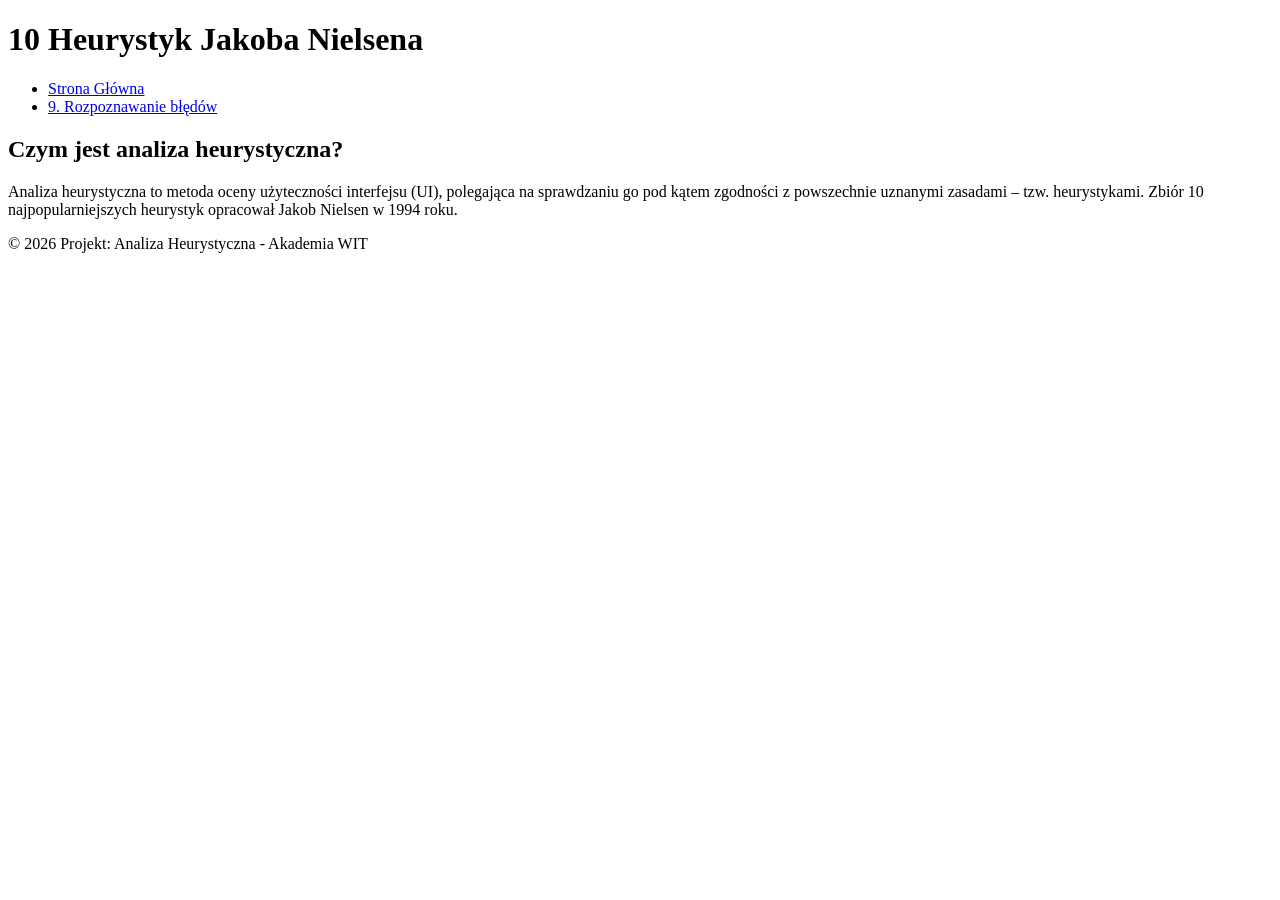
==== index.html @ 47ede909 "Rename index.HTML to index.html" ====
<!DOCTYPE html>
<html lang="pl">
<head>
    <meta charset="UTF-8">
    <meta name="viewport" content="width=device-width, initial-scale=1.0">
    <title>Mini-Wiki: Heurystyki Nielsena</title>
    <link rel="stylesheet" href="style.css">
</head>
<body>
    <header>
        <h1>10 Heurystyk Jakoba Nielsena</h1>
        <nav>
            <ul>
                <li><a href="index.html" class="active">Strona Główna</a></li>
                <li><a href="heurystyka9.html">9. Rozpoznawanie błędów</a></li>
            </ul>
        </nav>
    </header>

    <main>
        <section class="hero">
            <h2>Czym jest analiza heurystyczna?</h2>
            <p>Analiza heurystyczna to metoda oceny użyteczności interfejsu (UI), polegająca na sprawdzaniu go pod kątem zgodności z powszechnie uznanymi zasadami – tzw. heurystykami. Zbiór 10 najpopularniejszych heurystyk opracował Jakob Nielsen w 1994 roku.</p>
        </section>
    </main>

    <footer>
        <p>&copy; 2026 Projekt: Analiza Heurystyczna - Akademia WIT</p>
    </footer>

</body>
</html>
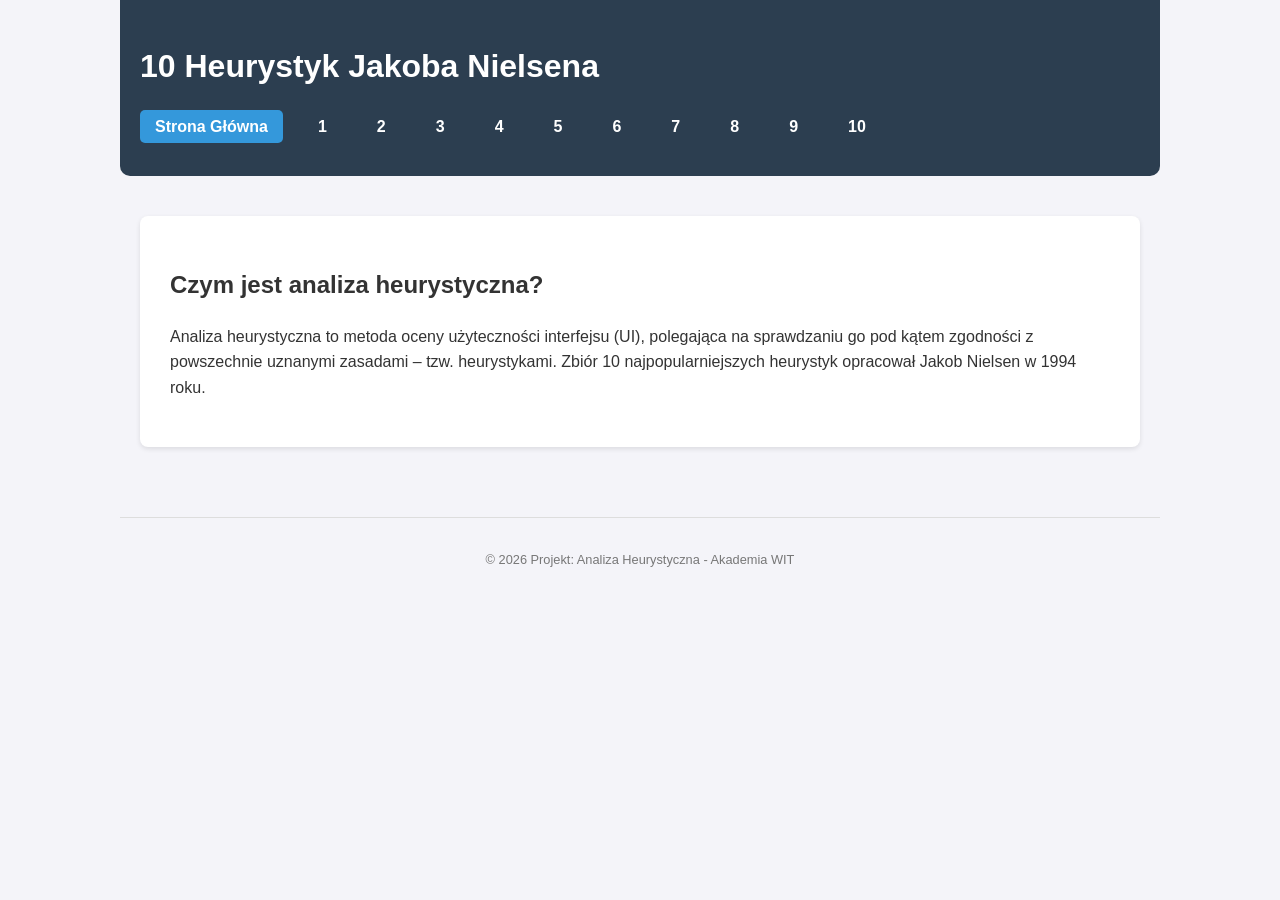
==== commit a9f2bbd5: "refactor the navigation bar" ====
--- a/index.html
+++ b/index.html
@@ -12,7 +12,16 @@
         <nav>
             <ul>
                 <li><a href="index.html" class="active">Strona Główna</a></li>
-                <li><a href="heurystyka9.html">9. Rozpoznawanie błędów</a></li>
+                <li><a href="heurystyka9.html">1</a></li>
+                <li><a href="heurystyka9.html">2</a></li>
+                <li><a href="heurystyka9.html">3</a></li>
+                <li><a href="heurystyka9.html">4</a></li>
+                <li><a href="heurystyka9.html">5</a></li>
+                <li><a href="heurystyka9.html">6</a></li>
+                <li><a href="heurystyka9.html">7</a></li>
+                <li><a href="heurystyka9.html">8</a></li>
+                <li><a href="heurystyka9.html">9</a></li>
+                <li><a href="heurystyka9.html">10</a></li>
             </ul>
         </nav>
     </header>
--- a/style.css
+++ b/style.css
@@ -0,0 +1,106 @@
+/* Baza i reset */
+html {
+    font-family: Arial, sans-serif;
+    line-height: 1.6;
+    color: #333;
+}
+
+body {
+    margin: 0;
+    padding: 0;
+    background-color: #f4f4f9;
+}
+
+/* Elastyczny kontener główny (max-width i margin auto - wymóg z instrukcji) */
+main, header, footer {
+    max-width: 1000px;
+    margin: 0 auto;
+    padding: 20px;
+}
+
+/* Stylizacja nawigacji */
+header {
+    background-color: #2c3e50;
+    color: white;
+    border-radius: 0 0 10px 10px;
+    margin-bottom: 20px;
+}
+
+nav ul {
+    list-style: none;
+    padding: 0;
+    display: flex;
+    gap: 20px;
+    flex-wrap: wrap;
+}
+
+nav a {
+    color: white;
+    text-decoration: none;
+    font-weight: bold;
+    padding: 8px 15px;
+    border-radius: 5px;
+    transition: background-color 0.3s;
+}
+
+/* Reakcja na najechanie i aktywny link */
+nav a:hover, nav a:focus, nav a.active {
+    background-color: #3498db;
+}
+
+/* Sekcje i klocki z heurystykami */
+.hero, .heuristic-block {
+    background: white;
+    padding: 30px;
+    border-radius: 8px;
+    box-shadow: 0 2px 5px rgba(0,0,0,0.1);
+}
+
+.translations {
+    background-color: #e8f4f8;
+    padding: 15px;
+    border-left: 4px solid #3498db;
+    margin-bottom: 30px;
+}
+
+/* Siatka dla przykładów (RWD) */
+.examples-grid {
+    display: flex;
+    flex-wrap: wrap;
+    gap: 20px;
+}
+
+.example {
+    flex: 1;
+    min-width: 300px; 
+    background: #fdfdfd;
+    padding: 15px;
+    border: 1px solid #ddd;
+    border-radius: 5px;
+}
+
+.example img {
+    width: 100%;
+    height: 350px; /* Wymuszamy równą wysokość dla obu klocków */
+    object-fit: contain; /* Skaluje obrazek tak, by w całości zmieścił się w ramce */
+    background-color: #ebebeb; /* Dodaje fajne, delikatne tło w miejscach, gdzie obrazek nie wypełnia ramki */
+    border: 1px solid #ccc;
+    border-radius: 5px;
+    display: block;
+    margin-bottom: 15px;
+
+}
+
+.description {
+    font-size: 0.9em;
+    color: #555;
+}
+
+footer {
+    text-align: center;
+    margin-top: 50px;
+    font-size: 0.8em;
+    color: #777;
+    border-top: 1px solid #ddd;
+    padding-top: 20px;
+}
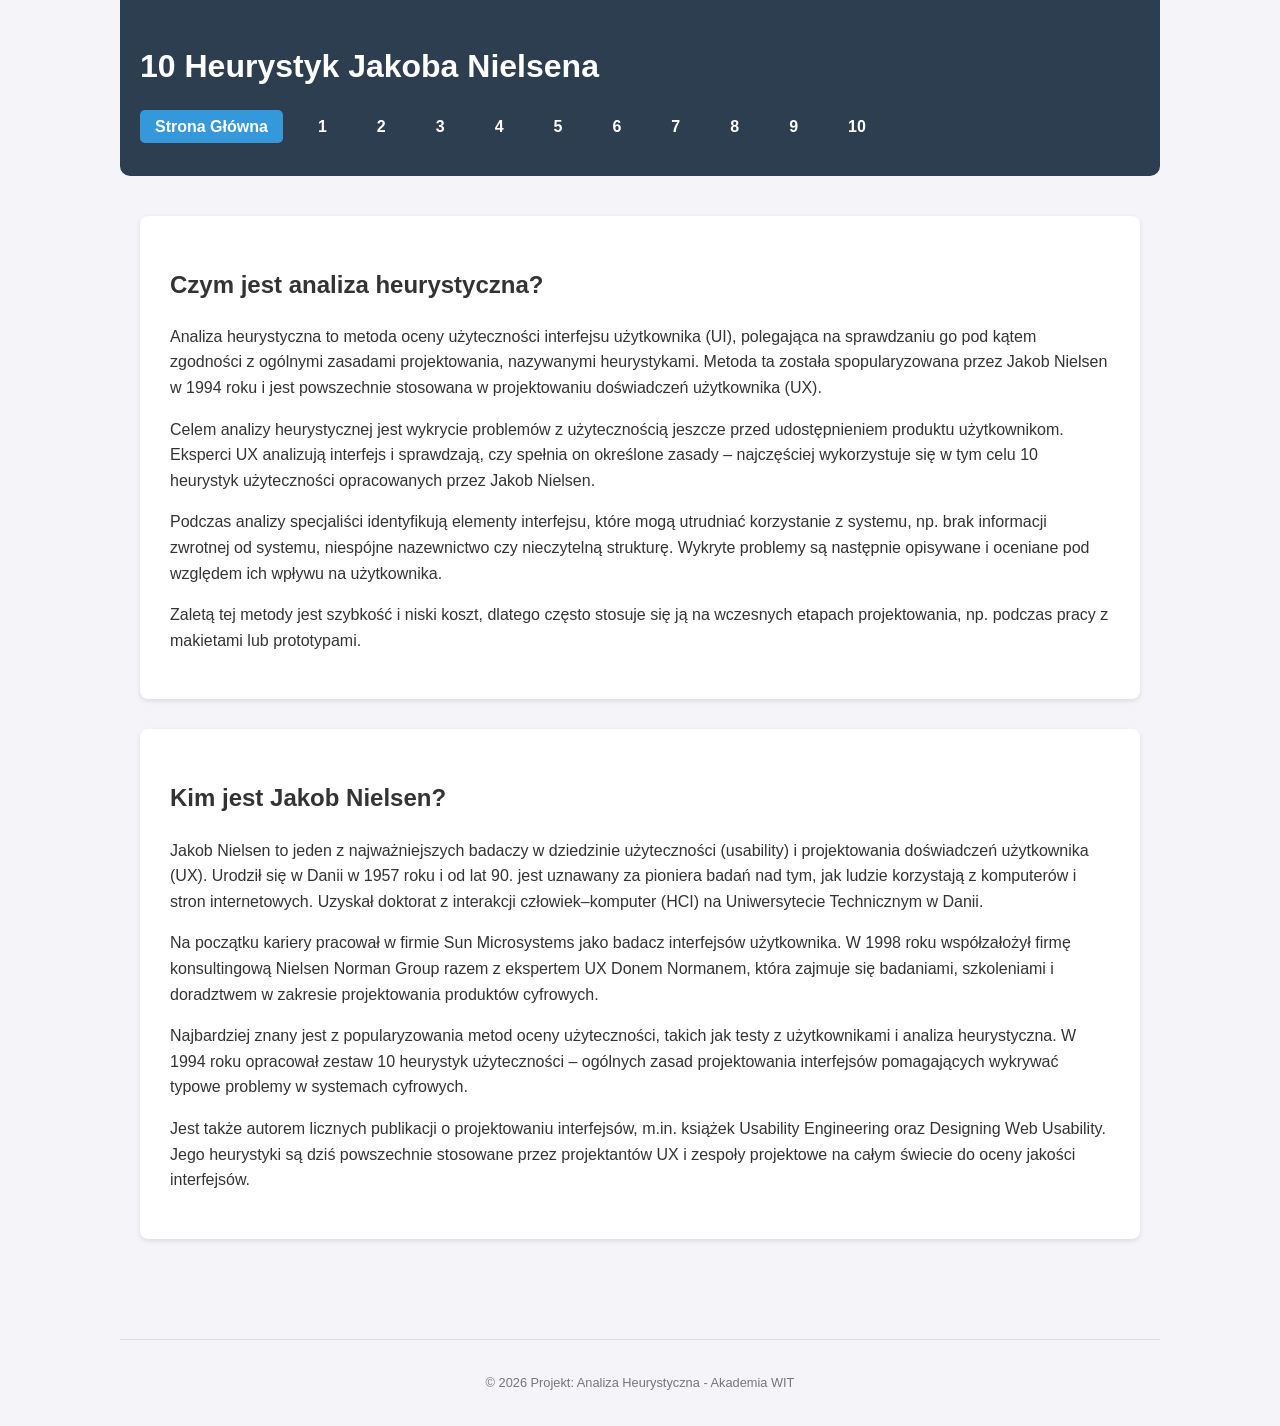
==== commit af7fb2d7: "update main page" ====
--- a/index.html
+++ b/index.html
@@ -29,7 +29,18 @@
     <main>
         <section class="hero">
             <h2>Czym jest analiza heurystyczna?</h2>
-            <p>Analiza heurystyczna to metoda oceny użyteczności interfejsu (UI), polegająca na sprawdzaniu go pod kątem zgodności z powszechnie uznanymi zasadami – tzw. heurystykami. Zbiór 10 najpopularniejszych heurystyk opracował Jakob Nielsen w 1994 roku.</p>
+            <p> Analiza heurystyczna to metoda oceny użyteczności interfejsu użytkownika (UI), polegająca na sprawdzaniu go pod kątem zgodności z ogólnymi zasadami projektowania, nazywanymi heurystykami. Metoda ta została spopularyzowana przez Jakob Nielsen w 1994 roku i jest powszechnie stosowana w projektowaniu doświadczeń użytkownika (UX). </p>
+            <p> Celem analizy heurystycznej jest wykrycie problemów z użytecznością jeszcze przed udostępnieniem produktu użytkownikom. Eksperci UX analizują interfejs i sprawdzają, czy spełnia on określone zasady – najczęściej wykorzystuje się w tym celu 10 heurystyk użyteczności opracowanych przez Jakob Nielsen. </p>
+            <p>Podczas analizy specjaliści identyfikują elementy interfejsu, które mogą utrudniać korzystanie z systemu, np. brak informacji zwrotnej od systemu, niespójne nazewnictwo czy nieczytelną strukturę. Wykryte problemy są następnie opisywane i oceniane pod względem ich wpływu na użytkownika. </p>
+            <p>Zaletą tej metody jest szybkość i niski koszt, dlatego często stosuje się ją na wczesnych etapach projektowania, np. podczas pracy z makietami lub prototypami. </p>
+        </section>
+        
+        <section class="hero">
+            <h2>Kim jest Jakob Nielsen?</h2>
+            <p>Jakob Nielsen to jeden z najważniejszych badaczy w dziedzinie użyteczności (usability) i projektowania doświadczeń użytkownika (UX). Urodził się w Danii w 1957 roku i od lat 90. jest uznawany za pioniera badań nad tym, jak ludzie korzystają z komputerów i stron internetowych. Uzyskał doktorat z interakcji człowiek–komputer (HCI) na Uniwersytecie Technicznym w Danii.</p>
+            <p>Na początku kariery pracował w firmie Sun Microsystems jako badacz interfejsów użytkownika. W 1998 roku współzałożył firmę konsultingową Nielsen Norman Group razem z ekspertem UX Donem Normanem, która zajmuje się badaniami, szkoleniami i doradztwem w zakresie projektowania produktów cyfrowych.</p>
+            <p>Najbardziej znany jest z popularyzowania metod oceny użyteczności, takich jak testy z użytkownikami i analiza heurystyczna. W 1994 roku opracował zestaw 10 heurystyk użyteczności – ogólnych zasad projektowania interfejsów pomagających wykrywać typowe problemy w systemach cyfrowych.</p>
+            <p>Jest także autorem licznych publikacji o projektowaniu interfejsów, m.in. książek Usability Engineering oraz Designing Web Usability. Jego heurystyki są dziś powszechnie stosowane przez projektantów UX i zespoły projektowe na całym świecie do oceny jakości interfejsów.</p>
         </section>
     </main>
 
--- a/style.css
+++ b/style.css
@@ -52,6 +52,7 @@
 .hero, .heuristic-block {
     background: white;
     padding: 30px;
+    margin-bottom: 30px;
     border-radius: 8px;
     box-shadow: 0 2px 5px rgba(0,0,0,0.1);
 }
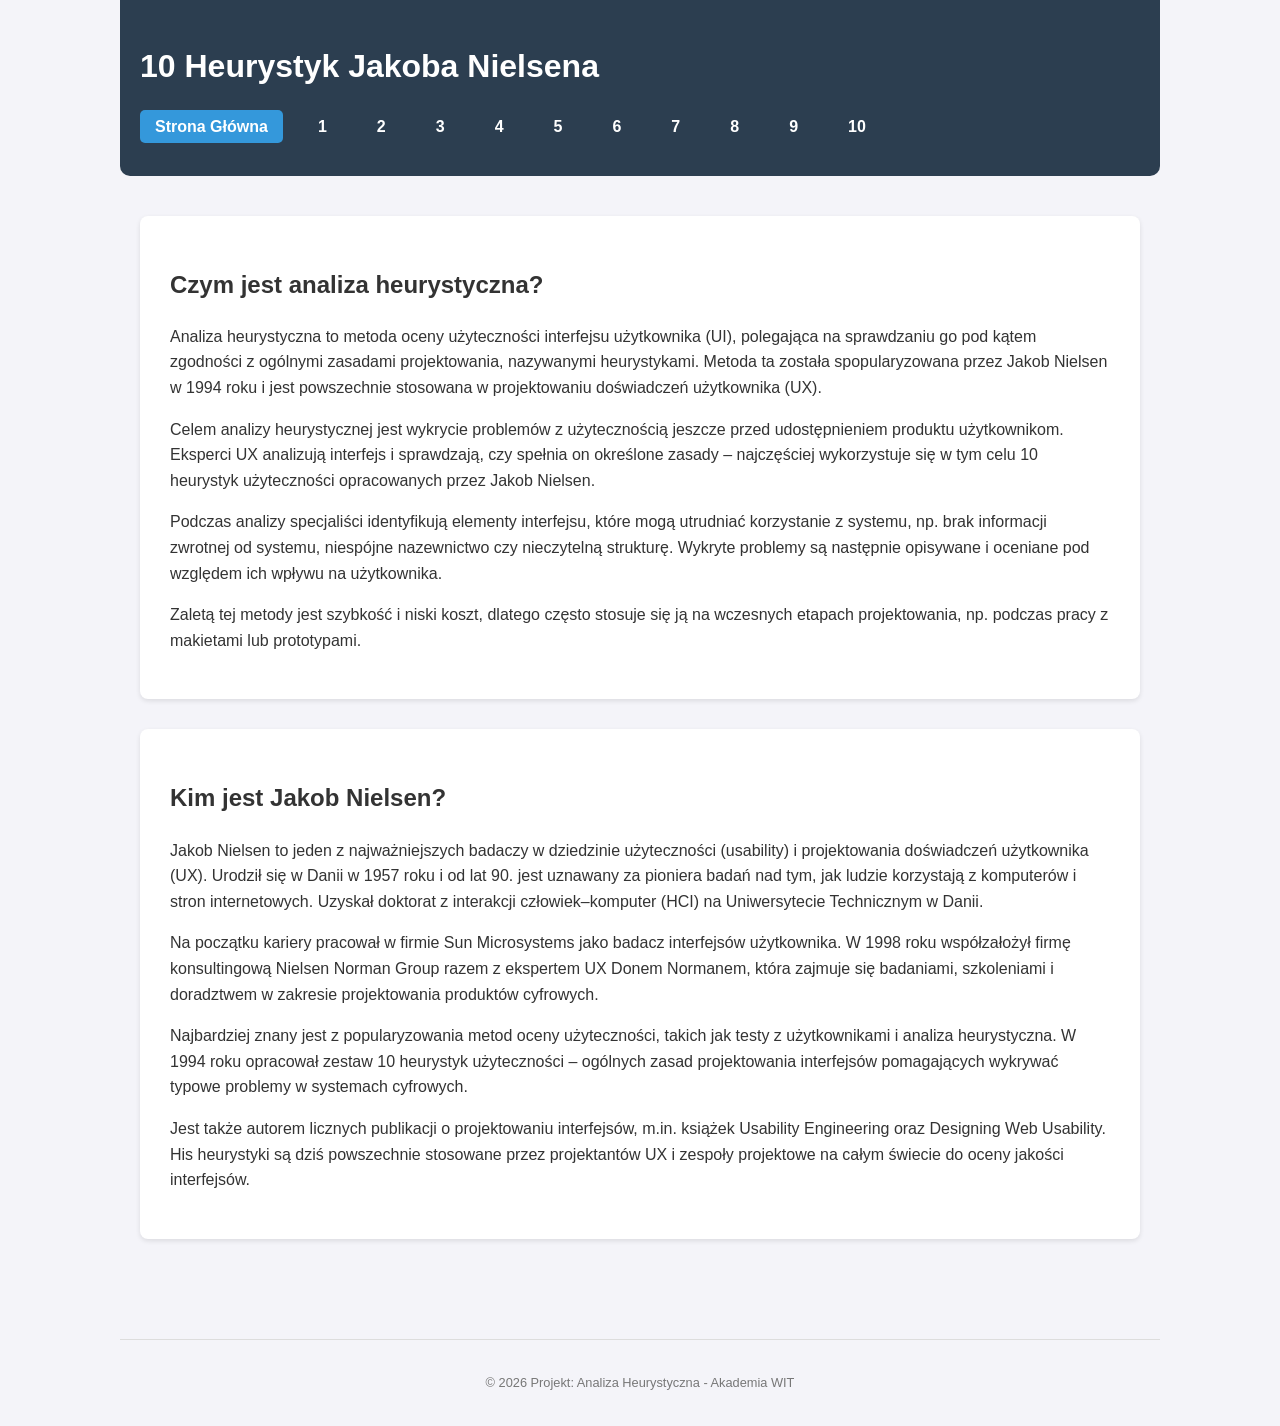
==== commit 244c1149: "Modify navigation links and implement back-to-top button Updated navigation links and added a back-t" ====
--- a/index.html
+++ b/index.html
@@ -12,16 +12,16 @@
         <nav>
             <ul>
                 <li><a href="index.html" class="active">Strona Główna</a></li>
-                <li><a href="heurystyka9.html">1</a></li>
-                <li><a href="heurystyka9.html">2</a></li>
-                <li><a href="heurystyka9.html">3</a></li>
-                <li><a href="heurystyka9.html">4</a></li>
-                <li><a href="heurystyka9.html">5</a></li>
-                <li><a href="heurystyka9.html">6</a></li>
-                <li><a href="heurystyka9.html">7</a></li>
-                <li><a href="heurystyka9.html">8</a></li>
+                <li><a href="heurystyka1.html">1</a></li>
+                <li><a href="heurystyka2.html">2</a></li>
+                <li><a href="heurystyka3.html">3</a></li>
+                <li><a href="heurystyka4.html">4</a></li>
+                <li><a href="heurystyka5.html">5</a></li>
+                <li><a href="heurystyka6.html">6</a></li>
+                <li><a href="heurystyka7.html">7</a></li>
+                <li><a href="heurystyka8.html">8</a></li>
                 <li><a href="heurystyka9.html">9</a></li>
-                <li><a href="heurystyka9.html">10</a></li>
+                <li><a href="heurystyka10.html">10</a></li>
             </ul>
         </nav>
     </header>
@@ -40,7 +40,7 @@
             <p>Jakob Nielsen to jeden z najważniejszych badaczy w dziedzinie użyteczności (usability) i projektowania doświadczeń użytkownika (UX). Urodził się w Danii w 1957 roku i od lat 90. jest uznawany za pioniera badań nad tym, jak ludzie korzystają z komputerów i stron internetowych. Uzyskał doktorat z interakcji człowiek–komputer (HCI) na Uniwersytecie Technicznym w Danii.</p>
             <p>Na początku kariery pracował w firmie Sun Microsystems jako badacz interfejsów użytkownika. W 1998 roku współzałożył firmę konsultingową Nielsen Norman Group razem z ekspertem UX Donem Normanem, która zajmuje się badaniami, szkoleniami i doradztwem w zakresie projektowania produktów cyfrowych.</p>
             <p>Najbardziej znany jest z popularyzowania metod oceny użyteczności, takich jak testy z użytkownikami i analiza heurystyczna. W 1994 roku opracował zestaw 10 heurystyk użyteczności – ogólnych zasad projektowania interfejsów pomagających wykrywać typowe problemy w systemach cyfrowych.</p>
-            <p>Jest także autorem licznych publikacji o projektowaniu interfejsów, m.in. książek Usability Engineering oraz Designing Web Usability. Jego heurystyki są dziś powszechnie stosowane przez projektantów UX i zespoły projektowe na całym świecie do oceny jakości interfejsów.</p>
+            <p>Jest także autorem licznych publikacji o projektowaniu interfejsów, m.in. książek Usability Engineering oraz Designing Web Usability. His heurystyki są dziś powszechnie stosowane przez projektantów UX i zespoły projektowe na całym świecie do oceny jakości interfejsów.</p>
         </section>
     </main>
 
@@ -48,5 +48,24 @@
         <p>&copy; 2026 Projekt: Analiza Heurystyczna - Akademia WIT</p>
     </footer>
 
+    <button onclick="topFunction()" id="backToTop" title="Wróć na górę">&#8593;</button>
+
+    <script>
+        let mybutton = document.getElementById("backToTop");
+
+        window.onscroll = function() {scrollFunction()};
+
+        function scrollFunction() {
+            if (document.body.scrollTop > 200 || document.documentElement.scrollTop > 200) {
+                mybutton.style.display = "block";
+            } else {
+                mybutton.style.display = "none";
+            }
+        }
+
+        function topFunction() {
+            window.scrollTo({top: 0, behavior: 'smooth'});
+        }
+    </script>
 </body>
 </html>
--- a/style.css
+++ b/style.css
@@ -72,8 +72,7 @@
 }
 
 .example {
-    flex: 1;
-    min-width: 300px; 
+    flex: 1 1 300px; /* grow, shrink, base width */
     background: #fdfdfd;
     padding: 15px;
     border: 1px solid #ddd;
@@ -82,14 +81,13 @@
 
 .example img {
     width: 100%;
-    height: 350px; /* Wymuszamy równą wysokość dla obu klocków */
-    object-fit: contain; /* Skaluje obrazek tak, by w całości zmieścił się w ramce */
-    background-color: #ebebeb; /* Dodaje fajne, delikatne tło w miejscach, gdzie obrazek nie wypełnia ramki */
+    height: 350px;
+    object-fit: contain;
+    background-color: #ebebeb;
     border: 1px solid #ccc;
     border-radius: 5px;
     display: block;
     margin-bottom: 15px;
-
 }
 
 .description {
@@ -105,3 +103,51 @@
     border-top: 1px solid #ddd;
     padding-top: 20px;
 }
+
+/* =========================================
+   POPRAWKI RWD I BACK TO TOP
+   ========================================= */
+
+/* Zmniejszenie marginesów/paddingów na telefonach */
+@media (max-width: 768px) {
+    main, header, footer {
+        padding: 10px;
+    }
+    
+    .hero, .heuristic-block {
+        padding: 15px;
+    }
+    
+    nav ul {
+        gap: 10px;
+        justify-content: center;
+    }
+}
+
+/* Przycisk Back to Top */
+#backToTop {
+    display: none;
+    position: fixed;
+    bottom: 20px;
+    right: 20px;
+    z-index: 99;
+    font-size: 24px;
+    font-weight: bold;
+    border: none;
+    outline: none;
+    background-color: #2c3e50;
+    color: white;
+    cursor: pointer;
+    width: 50px;
+    height: 50px;
+    border-radius: 50%;
+    box-shadow: 0 4px 6px rgba(0,0,0,0.3);
+    transition: background-color 0.3s, transform 0.2s;
+    line-height: 50px;
+    text-align: center;
+}
+
+#backToTop:hover {
+    background-color: #3498db;
+    transform: scale(1.05);
+}
